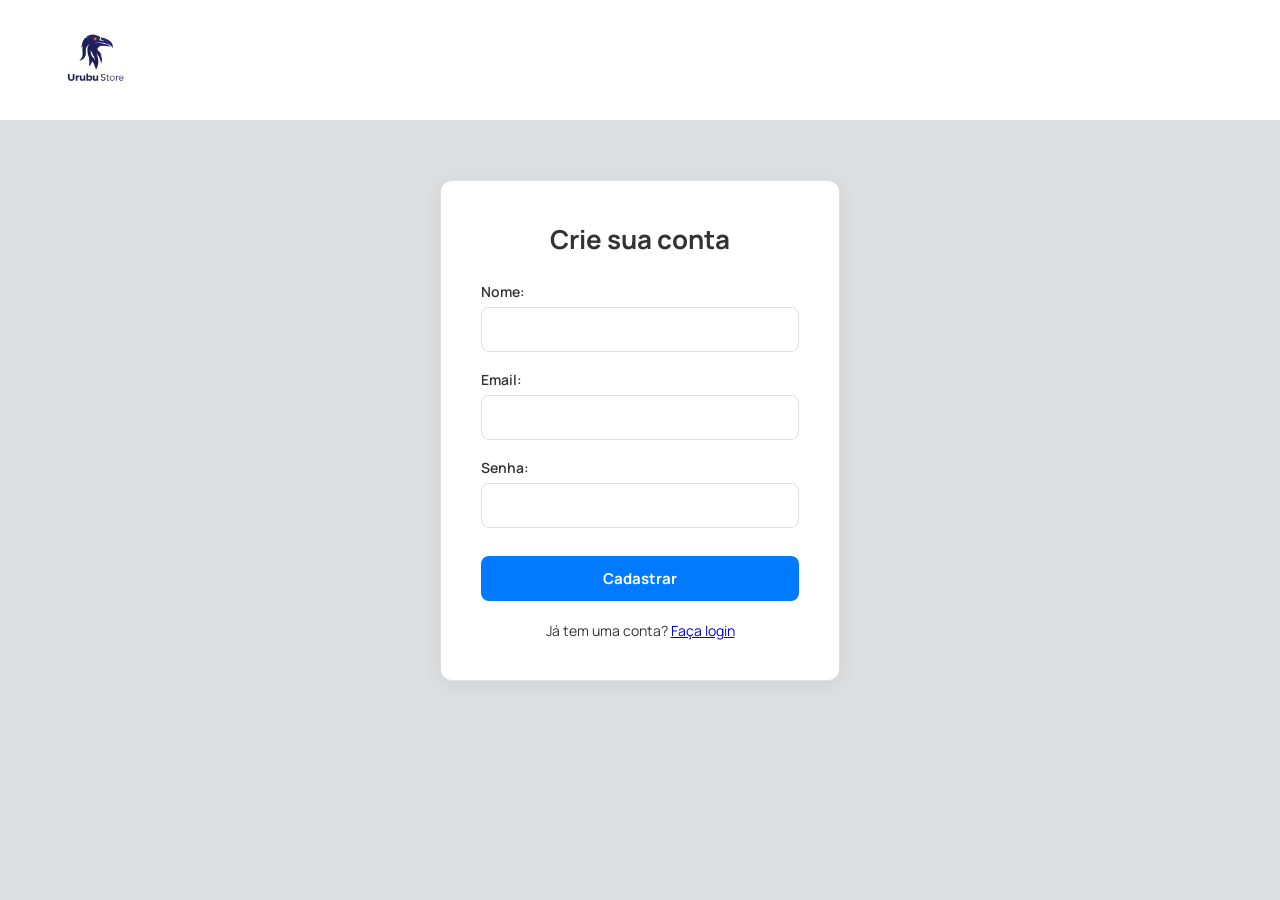
==== cadastro.html @ 2401f00b "🎉 initial commit" ====
<!DOCTYPE html>
<html lang="pt-br">
<head>
    <meta charset="UTF-8">
    <meta name="viewport" content="width=device-width, initial-scale=1.0">
    <title>Criar conta - Urubu Store</title>
    <link rel="stylesheet" href="style.css">
    <link rel="stylesheet" href="https://cdnjs.cloudflare.com/ajax/libs/font-awesome/6.5.1/css/all.min.css">
</head>
<body>

    <header>
        <nav class="main-nav">
            <div class="container">
                <a href="index.html"><img src="img/20251007_230948974_iOS.png" alt="Urubu Store" class="logo"></a>
            </div>
        </nav>
    </header>

    <main class="auth-page">
        <div class="auth-card">
            <h2>Crie sua conta</h2>
            <form id="form-cadastro">
                <div class="form-group">
                    <label for="nome">Nome:</label>
                    <input type="text" id="nome" name="nome" required>
                </div>
                <div class="form-group">
                    <label for="email">Email:</label>
                    <input type="email" id="email" name="email" required>
                </div>
                <div class="form-group">
                    <label for="senha">Senha:</label>
                    <input type="password" id="senha" name="senha" required>
                </div>
                <button type="submit">Cadastrar</button>
            </form>
            <p>Já tem uma conta? <a href="login.html">Faça login</a></p>
        </div>
    </main>

    <script src="auth.js"></script>
</body>
</html>
---- style.css ----
@import url('https://fonts.googleapis.com/css2?family=Manrope:wght@400;500;700;800&display=swap');

:root {
    --primary-color: #007bff;
    --secondary-color: #f0f8ff;
    --text-color: #333;
    --light-gray: #f4f4f4;
    --border-color: #e0e0e0;
    --discount-color: #e44d26;
}

* {
    margin: 0;
    padding: 0;
    box-sizing: border-box;
    font-family: 'Manrope', sans-serif;
}

body {
    background-color: #dcdfe1;
    color: var(--text-color);
}

.container {
    max-width: 1200px;
    margin: 0 auto;
    padding: 0 15px;
}

header {
    background-color: #fff;
}

.top-bar {
    background-color: var(--secondary-color);
    padding: 8px 0;
    font-size: 12px;
}
.top-bar .container {
    display: flex;
    justify-content: space-between;
    align-items: center;
}
.top-bar-links span {
    margin-left: 20px;
}
.top-bar i {
    margin-right: 5px;
    color: var(--primary-color);
}

.main-nav .container {
    display: flex;
    align-items: center;
    justify-content: space-between;
    padding-top: 20px;
    padding-bottom: 20px;
}
.logo {
    height: 80px;
    width: auto;
}
.search-bar {
    display: flex;
    width: 50%;
    border: 1px solid var(--border-color);
    border-radius: 8px;
}
.search-bar input {
    flex-grow: 1;
    border: none;
    padding: 12px;
    font-size: 14px;
    border-radius: 8px 0 0 8px;
}
.search-bar button {
    border: none;
    background-color: var(--primary-color);
    color: white;
    padding: 0 20px;
    cursor: pointer;
    border-radius: 0 8px 8px 0;
}
.user-actions a {
    text-decoration: none;
    color: var(--text-color);
    margin-left: 25px;
    font-size: 14px;
    transition: color 0.25s ease, transform 0.25s ease;
    display: inline-block;
}
.user-actions a:hover {
    color: #007bff;
    transform: translateY(-2px);
}
.user-actions i {
    margin-right: 8px;
}

.category-nav {
    border-top: 1px solid var(--border-color);
    border-bottom: 1px solid var(--border-color);
}
.category-nav .container {
    display: flex;
    justify-content: space-between;
    padding: 15px 0;
}
.category-nav a {
    text-decoration: none;
    color: #333;
    font-size: 14px;
    font-weight: 500;
    border-bottom: 2px solid transparent;
    padding-bottom: 4px;
    transition: color 0.3s ease, border-bottom-color 0.3s ease;
}
.category-nav a:hover {
    color: #007bff;
    border-bottom-color: #007bff;
}

main {
    padding-top: 30px;
}

.hero {
    position: relative;
    height: 350px;
    overflow: hidden;
    background-color: #2a3a5b;
    border-radius: 8px;
    color: #ffffff;
}

.hero h1 {
    font-size: 48px;
    font-weight: 800;
}
.hero h2 {
    font-size: 28px;
    font-weight: 700;
    margin-top: 10px;
}
.hero p {
    font-size: 16px;
}

.hero-slide {
    position: absolute;
    top: 0;
    left: 0;
    width: 100%;
    height: 100%;

    display: flex;
    align-items: center;
    padding: 0 40px;
    box-sizing: border-box;

    opacity: 0;
    visibility: hidden;
    transition: opacity 0.6s ease-in-out;

    background-repeat: no-repeat;
    background-position: 80% center;
    background-size: auto 45%;
}

.hero-slide.active {
    opacity: 1;
    visibility: visible;
}

.hero-slide .hero-content {
    max-width: 50%;
}

#slide-relogio {
    background-image: url('img/relogio.png');
    background-size: auto 80%;
    background-position: 85% center;
}

#slide-celular {
    background-image: url('img/galaxy s22.png');
    background-size: auto 90%;
    background-position: 85% center;
}

#slide-fones {
    background-image: url('img/fone.png');
    background-size: auto 65%;
    background-position: 85% center;
}

.hero-indicators {
    position: absolute;
    bottom: 20px;
    left: 40px;
    display: flex;
    gap: 8px;
    z-index: 10;
}

.indicator {
    width: 8px;
    height: 8px;
    background-color: rgba(255, 255, 255, 0.5);
    border-radius: 50%;
    cursor: pointer;
    transition: background-color 0.3s ease;
}

.indicator.active {
    width: 20px;
    border-radius: 5px;
    background-color: #ffffff;
}

.section-header {
    display: flex;
    justify-content: space-between;
    align-items: center;
    margin-top: 40px;
    margin-bottom: 20px;
}
.section-header h2 {
    font-size: 24px;
}
.view-all {
    text-decoration: none;
    color: var(--primary-color);
    font-weight: 500;
    display: inline-flex;
    align-items: center;
    gap: 5px;
    transition: color 0.3s ease;
}
.view-all i {
    transition: transform 0.3s ease;
}
.view-all:hover {
    color: #007bff;
}
.view-all:hover i {
    transform: translateX(5px);
}

.product-grid {
    display: grid;
    grid-template-columns: repeat(auto-fill, minmax(200px, 1fr));
    gap: 20px;
}

.product-card {
    background-color: #f8f9fa;
    border: 1px solid #e0e0e0;
    border-radius: 8px;
    padding: 20px;
    text-align: left;
    position: relative;
    overflow: hidden;
    cursor: pointer;
    transition: transform 0.3s ease-in-out, box-shadow 0.3s ease-in-out, border-color 0.3s ease;
}
.product-card:hover {
    border-color: #007bff;
    box-shadow: 0 6px 20px rgba(0, 0, 0, 0.12);
    transform: translateY(-5px) scale(1.03);
}
.product-card img {
    max-width: 100%;
    height: 180px;
    object-fit: contain;
    margin-bottom: 20px;
}
.discount-badge {
    position: absolute;
    top: 15px;
    right: 15px;
    left: auto;
    background-color: #00b5e2;
    color: white;
    padding: 4px 10px;
    border-radius: 15px;
    font-size: 12px;
    font-weight: 700;
}

.category-grid {
    display: flex;
    justify-content: space-around;
    flex-wrap: wrap;
    gap: 20px;
    margin-bottom: 50px;
}

.category-item {
    text-align: center;
    transition: transform 0.25s ease-in-out;
    cursor: pointer;
}
.category-item:hover {
    transform: scale(1.1) translateY(-5px);
}
.category-icon {
    width: 100px;
    height: 100px;
    background-color: #fff;
    border: 1px solid var(--border-color);
    border-radius: 50%;
    display: flex;
    justify-content: center;
    align-items: center;
    margin-bottom: 10px;
}
.category-icon img {
    width: 80%;
    height: 80%;
    border-radius: 50%;
}

.product-title {
    font-size: 16px;
    font-weight: 600;
    color: #333;
    margin-bottom: 15px;
    min-height: 48px;
}

.product-pricing {
    display: flex;
    align-items: baseline;
    gap: 8px;
    margin-bottom: 8px;
}

.current-price {
    font-size: 20px;
    font-weight: 800;
    color: #212529;
}

.original-price {
    font-size: 14px;
    color: #6c757d;
    text-decoration: line-through;
}

.product-savings {
    color: #28a745;
    font-size: 15px;
    font-weight: 700;
}

.auth-page {
    display: flex;
    justify-content: center;
    padding: 60px 15px;
}

.auth-card {
    background-color: #fff;
    border: 1px solid var(--border-color);
    border-radius: 12px;
    padding: 40px;
    width: 100%;
    max-width: 400px;
    box-shadow: 0 4px 20px rgba(0, 0, 0, 0.06);
    text-align: center;
}

.auth-card h2 {
    font-size: 26px;
    margin-bottom: 25px;
}

.auth-card form {
    text-align: left;
}

.auth-card .form-group {
    margin-bottom: 18px;
}

.auth-card label {
    display: block;
    font-size: 14px;
    font-weight: 600;
    margin-bottom: 6px;
}

.auth-card input {
    width: 100%;
    padding: 12px;
    border: 1px solid var(--border-color);
    border-radius: 8px;
    font-size: 14px;
}

.auth-card input:focus {
    outline: none;
    border-color: var(--primary-color);
}

.auth-card button {
    width: 100%;
    border: none;
    background-color: var(--primary-color);
    color: white;
    padding: 12px;
    border-radius: 8px;
    font-size: 15px;
    font-weight: 700;
    cursor: pointer;
    margin-top: 10px;
    transition: background-color 0.2s ease;
}

.auth-card button:hover {
    background-color: #0069d9;
}

.auth-card p {
    margin-top: 20px;
    font-size: 14px;
}

.auth-card .form-error {
    background-color: #fdecea;
    color: #c0392b;
    padding: 10px 14px;
    border-radius: 8px;
    font-size: 13px;
    margin-bottom: 16px;
}

.perfil-actions {
    display: inline-block;
    margin-top: 10px;
    color: var(--primary-color);
    font-weight: 600;
    text-decoration: none;
}

.products-page {
    padding-top: 40px;
    padding-bottom: 60px;
}

.brand-filters {
    display: flex;
    flex-wrap: wrap;
    gap: 10px;
    margin-bottom: 25px;
}

.brand-filter-btn {
    border: 1px solid var(--border-color);
    background-color: #fff;
    color: var(--text-color);
    padding: 8px 18px;
    border-radius: 20px;
    font-size: 13px;
    font-weight: 600;
    cursor: pointer;
    transition: background-color 0.2s ease, color 0.2s ease, border-color 0.2s ease;
}
.brand-filter-btn:hover {
    border-color: var(--primary-color);
    color: var(--primary-color);
}
.brand-filter-btn.active {
    background-color: var(--primary-color);
    border-color: var(--primary-color);
    color: #fff;
}

.product-image-placeholder {
    height: 180px;
    display: flex;
    align-items: center;
    justify-content: center;
    margin-bottom: 20px;
    background-color: var(--secondary-color);
    border-radius: 8px;
    font-size: 48px;
    color: var(--primary-color);
}

.category-grid-full {
    justify-content: flex-start;
}
.category-grid-full .category-item {
    text-decoration: none;
    color: var(--text-color);
    width: 110px;
}
.category-icon-placeholder {
    font-size: 32px;
    color: var(--primary-color);
}

.cart-page {
    padding-top: 40px;
    padding-bottom: 60px;
}
.cart-page h2 {
    font-size: 28px;
    margin-bottom: 30px;
}

.cart-empty {
    display: none;
    text-align: center;
    background-color: #fff;
    border: 1px solid var(--border-color);
    border-radius: 12px;
    padding: 60px 20px;
}
.cart-empty p {
    font-size: 16px;
    margin-bottom: 16px;
    color: #6c757d;
}
.cart-continue-link {
    display: inline-block;
    background-color: var(--primary-color);
    color: #fff;
    text-decoration: none;
    padding: 10px 24px;
    border-radius: 8px;
    font-weight: 700;
}

.cart-layout {
    display: flex;
    gap: 30px;
    align-items: flex-start;
    flex-wrap: wrap;
}

.cart-items {
    flex: 2;
    min-width: 300px;
    display: flex;
    flex-direction: column;
    gap: 15px;
}

.cart-item {
    display: flex;
    align-items: center;
    gap: 15px;
    background-color: #fff;
    border: 1px solid var(--border-color);
    border-radius: 10px;
    padding: 15px;
    transition: opacity 0.2s ease, transform 0.2s ease;
}
.cart-item.removing {
    opacity: 0;
    transform: translateX(20px);
}

.cart-item-img {
    width: 70px;
    height: 70px;
    object-fit: contain;
    flex-shrink: 0;
}

.cart-item-info {
    flex: 1;
    min-width: 120px;
}
.cart-item-name {
    font-weight: 600;
    font-size: 14px;
    margin-bottom: 4px;
}
.cart-item-price {
    font-size: 13px;
    color: #6c757d;
}

.cart-item-qty {
    display: flex;
    align-items: center;
    gap: 10px;
}
.qty-btn {
    width: 28px;
    height: 28px;
    border: 1px solid var(--border-color);
    background-color: #fff;
    border-radius: 6px;
    font-size: 16px;
    font-weight: 700;
    color: var(--primary-color);
    cursor: pointer;
    transition: background-color 0.2s ease;
}
.qty-btn:hover {
    background-color: var(--secondary-color);
}
.qty-value {
    min-width: 18px;
    text-align: center;
    font-weight: 700;
}

.cart-item-total {
    font-weight: 800;
    min-width: 90px;
    text-align: right;
}

.cart-item-remove {
    border: none;
    background: none;
    color: #dc3545;
    font-size: 16px;
    cursor: pointer;
    padding: 8px;
    transition: transform 0.15s ease;
}
.cart-item-remove:hover {
    transform: scale(1.15);
}

.cart-summary {
    flex: 1;
    min-width: 260px;
    background-color: #fff;
    border: 1px solid var(--border-color);
    border-radius: 12px;
    padding: 25px;
    position: sticky;
    top: 20px;
}
.cart-summary h3 {
    font-size: 18px;
    margin-bottom: 20px;
}
.cart-summary-row {
    display: flex;
    justify-content: space-between;
    font-size: 15px;
    margin-bottom: 20px;
    font-weight: 700;
}
.cart-checkout-btn {
    width: 100%;
    border: none;
    background-color: var(--primary-color);
    color: #fff;
    padding: 14px;
    border-radius: 8px;
    font-size: 15px;
    font-weight: 700;
    cursor: pointer;
    transition: background-color 0.2s ease;
}
.cart-checkout-btn:hover {
    background-color: #0069d9;
}

.add-to-cart-btn {
    width: 100%;
    margin-top: 12px;
    border: 1px solid var(--primary-color);
    background-color: #fff;
    color: var(--primary-color);
    padding: 10px;
    border-radius: 8px;
    font-size: 13px;
    font-weight: 700;
    cursor: pointer;
    display: flex;
    align-items: center;
    justify-content: center;
    gap: 8px;
    transition: background-color 0.2s ease, color 0.2s ease, transform 0.15s ease;
}
.add-to-cart-btn:hover {
    background-color: var(--primary-color);
    color: #fff;
}
.add-to-cart-btn:active {
    transform: scale(0.96);
}
.add-to-cart-btn.added {
    background-color: #28a745;
    border-color: #28a745;
    color: #fff;
}

#cart-link {
    position: relative;
}
.cart-badge {
    position: absolute;
    top: -8px;
    right: -12px;
    background-color: var(--discount-color);
    color: #fff;
    font-size: 11px;
    font-weight: 700;
    width: 18px;
    height: 18px;
    border-radius: 50%;
    display: none;
    align-items: center;
    justify-content: center;
    line-height: 1;
}
.cart-badge.visible {
    display: flex;
}
#cart-link.bump {
    animation: cart-bump 0.4s ease;
}
@keyframes cart-bump {
    0%   { transform: scale(1); }
    30%  { transform: scale(1.3); }
    60%  { transform: scale(0.9); }
    100% { transform: scale(1); }
}

.cart-toast {
    position: fixed;
    bottom: 30px;
    right: 30px;
    background-color: #2a3a5b;
    color: #fff;
    padding: 14px 20px;
    border-radius: 8px;
    font-size: 14px;
    max-width: 280px;
    box-shadow: 0 4px 20px rgba(0, 0, 0, 0.2);
    opacity: 0;
    transform: translateY(20px);
    transition: opacity 0.3s ease, transform 0.3s ease;
    pointer-events: none;
    z-index: 1000;
}
.cart-toast.show {
    opacity: 1;
    transform: translateY(0);
}

.main-nav .logo {
    transition: transform 0.3s ease-in-out, box-shadow 0.3s ease-in-out;
    cursor: pointer;
    display: block;
}
.main-nav .logo:hover {
    transform: translateY(-3px) scale(1.02);
    box-shadow: 0 5px 15px rgba(0, 0, 0, 0.15);
}

.site-footer {
    background-color: #2a3a5b;
    color: #cccccc;
    padding-top: 40px;
    font-size: 14px;
}

.footer-content {
    display: flex;
    justify-content: space-between;
    flex-wrap: wrap;
    gap: 30px;
    padding-bottom: 30px;
    border-bottom: 1px solid #4a5a7b;
}

.footer-column {
    flex: 1;
    min-width: 220px;
}

.footer-column h4 {
    color: #ffffff;
    font-size: 18px;
    margin-bottom: 20px;
    position: relative;
}

.footer-column h4::after {
    content: '';
    display: block;
    width: 40px;
    height: 2px;
    background-color: #007bff;
    margin-top: 8px;
}

.footer-column ul {
    list-style: none;
    padding: 0;
    margin: 0;
}

.footer-column ul li {
    margin-bottom: 12px;
}

.footer-column ul li a {
    color: #cccccc;
    text-decoration: none;
    transition: color 0.3s ease;
}

.footer-column ul li a:hover {
    color: #ffffff;
    text-decoration: underline;
}

.social-links {
    display: flex;
    gap: 20px;
    margin-top: 15px;
}

.social-links a {
    color: #cccccc;
    font-size: 24px;
    transition: color 0.3s ease;
}

.social-links a:hover {
    color: #ffffff;
}

.footer-bottom {
    display: flex;
    justify-content: space-between;
    align-items: center;
    flex-wrap: wrap;
    padding: 20px 0;
    gap: 15px;
}

.payment-icons {
    display: flex;
    align-items: center;
    gap: 12px;
}

.payment-icons i {
    font-size: 28px;
    color: #ffffff;
}
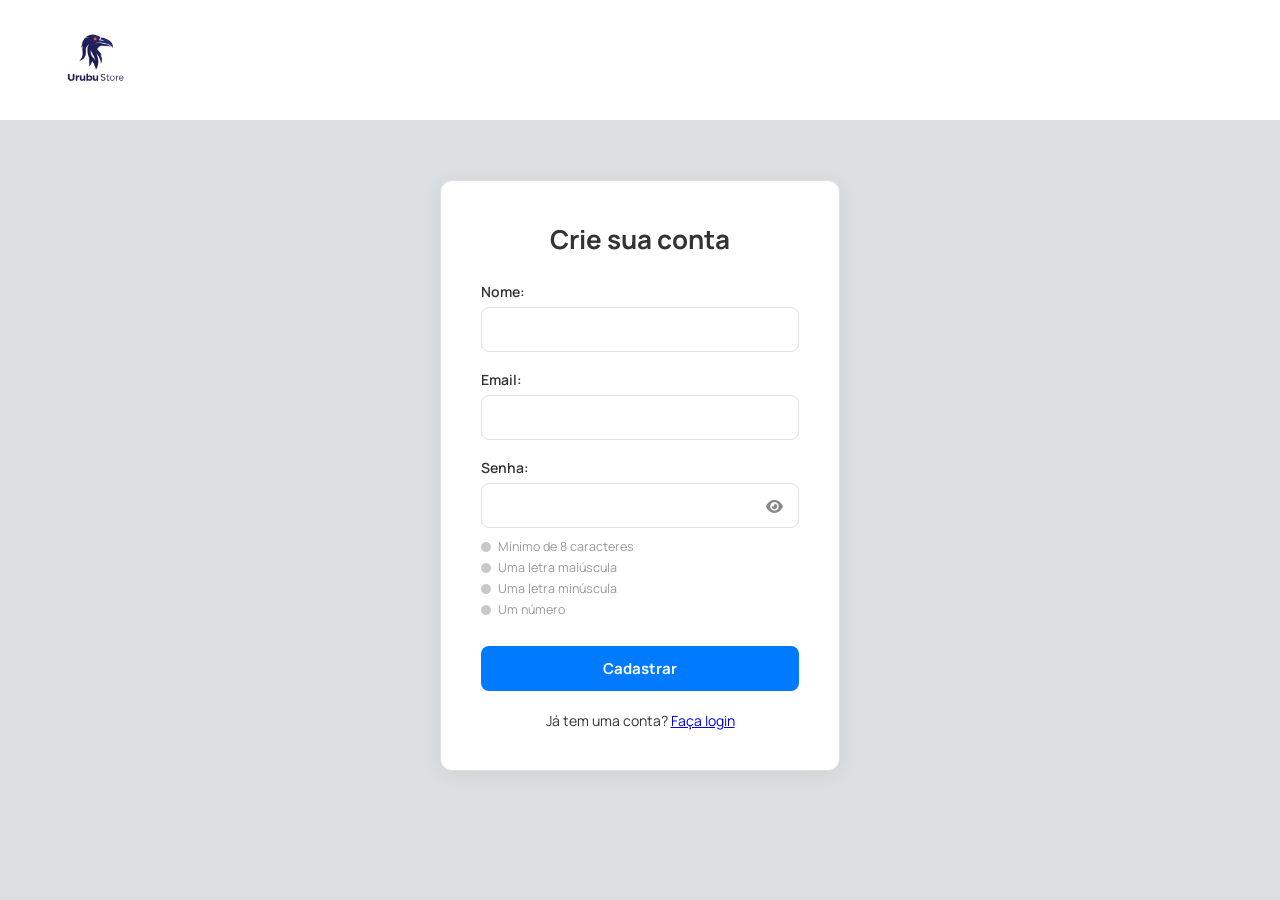
==== commit 9314d1ba: "feat: adding password validation and option to show/hide the password" ====
--- a/cadastro.html
+++ b/cadastro.html
@@ -12,7 +12,7 @@
     <header>
         <nav class="main-nav">
             <div class="container">
-                <a href="index.html"><img src="img/20251007_230948974_iOS.png" alt="Urubu Store" class="logo"></a>
+                <a href="index.html"><img src="img/store_profile.png" alt="Urubu Store" class="logo"></a>
             </div>
         </nav>
     </header>
@@ -31,7 +31,18 @@
                 </div>
                 <div class="form-group">
                     <label for="senha">Senha:</label>
-                    <input type="password" id="senha" name="senha" required>
+                    <div class="password-field">
+                        <input type="password" id="senha" name="senha" required minlength="8">
+                        <button type="button" class="password-toggle" data-target="senha" aria-label="Mostrar senha">
+                            <i class="fa-solid fa-eye"></i>
+                        </button>
+                    </div>
+                    <ul class="password-requirements" id="password-requirements">
+                        <li data-rule="length"><i class="fa-solid fa-circle"></i> Mínimo de 8 caracteres</li>
+                        <li data-rule="uppercase"><i class="fa-solid fa-circle"></i> Uma letra maiúscula</li>
+                        <li data-rule="lowercase"><i class="fa-solid fa-circle"></i> Uma letra minúscula</li>
+                        <li data-rule="number"><i class="fa-solid fa-circle"></i> Um número</li>
+                    </ul>
                 </div>
                 <button type="submit">Cadastrar</button>
             </form>
@@ -41,4 +52,4 @@
 
     <script src="auth.js"></script>
 </body>
-</html>
+</html>
--- a/style.css
+++ b/style.css
@@ -1,4 +1,3 @@
-
 @import url('https://fonts.googleapis.com/css2?family=Manrope:wght@400;500;700;800&display=swap');
 
 :root {
@@ -178,19 +177,19 @@
 }
 
 #slide-relogio {
-    background-image: url('img/relogio.png');
+    background-image: url('img/clock.png');
     background-size: auto 80%;
     background-position: 85% center;
 }
 
 #slide-celular {
-    background-image: url('img/galaxy s22.png');
+    background-image: url('img/galaxy-s22.png');
     background-size: auto 90%;
     background-position: 85% center;
 }
 
 #slide-fones {
-    background-image: url('img/fone.png');
+    background-image: url('img/headphones.png');
     background-size: auto 65%;
     background-position: 85% center;
 }
@@ -253,18 +252,17 @@
     grid-template-columns: repeat(auto-fill, minmax(200px, 1fr));
     gap: 20px;
 }
-
 .product-card {
     background-color: #f8f9fa;
     border: 1px solid #e0e0e0;
     border-radius: 8px;
-    padding: 20px;
-    text-align: left;
+    padding: 45px 20px 20px;
     position: relative;
     overflow: hidden;
     cursor: pointer;
     transition: transform 0.3s ease-in-out, box-shadow 0.3s ease-in-out, border-color 0.3s ease;
 }
+
 .product-card:hover {
     border-color: #007bff;
     box-shadow: 0 6px 20px rgba(0, 0, 0, 0.12);
@@ -276,9 +274,17 @@
     object-fit: contain;
     margin-bottom: 20px;
 }
+.no-results {
+    grid-column: 1 / -1;
+    text-align: center;
+    color: var(--text-color);
+    padding: 40px 0;
+    font-size: 16px;
+}
+
 .discount-badge {
     position: absolute;
-    top: 15px;
+    top: 12px;
     right: 15px;
     left: auto;
     background-color: #00b5e2;
@@ -437,6 +443,64 @@
     margin-bottom: 16px;
 }
 
+.password-field {
+    position: relative;
+}
+
+.password-field input {
+    padding-right: 42px;
+}
+
+.auth-card .password-toggle {
+    position: absolute;
+    top: 50%;
+    right: 8px;
+    transform: translateY(-50%);
+    width: auto;
+    background: none;
+    border: none;
+    margin-top: 0;
+    padding: 6px 8px;
+    color: #888;
+    cursor: pointer;
+    font-size: 15px;
+    line-height: 1;
+}
+
+.auth-card .password-toggle:hover {
+    background: none;
+    color: var(--primary-color);
+}
+
+.password-requirements {
+    list-style: none;
+    margin: 10px 0 0;
+    padding: 0;
+}
+
+.password-requirements li {
+    display: flex;
+    align-items: center;
+    gap: 7px;
+    font-size: 12.5px;
+    color: #999;
+    margin-bottom: 4px;
+    transition: color 0.2s ease;
+}
+
+.password-requirements li i {
+    font-size: 10px;
+    color: #c9c9c9;
+}
+
+.password-requirements li.valid {
+    color: #28a745;
+}
+
+.password-requirements li.valid i {
+    color: #28a745;
+}
+
 .perfil-actions {
     display: inline-block;
     margin-top: 10px;
@@ -855,3 +919,111 @@
     font-size: 28px;
     color: #ffffff;
 }
+
+.product-detail-page {
+    padding-top: 40px;
+    padding-bottom: 60px;
+}
+
+.back-link {
+    display: inline-flex;
+    align-items: center;
+    gap: 8px;
+    color: var(--primary-color);
+    text-decoration: none;
+    font-weight: 600;
+    font-size: 14px;
+    margin-bottom: 25px;
+    transition: transform 0.2s ease;
+}
+.back-link:hover {
+    text-decoration: underline;
+    transform: translateX(-3px);
+}
+
+.product-detail-grid {
+    display: flex;
+    gap: 40px;
+    flex-wrap: wrap;
+    background-color: #fff;
+    border: 1px solid var(--border-color);
+    border-radius: 12px;
+    padding: 40px;
+}
+
+.product-detail-image-container {
+    position: relative;
+    flex: 1;
+    min-width: 280px;
+    display: flex;
+    align-items: center;
+    justify-content: center;
+    background-color: var(--secondary-color);
+    border-radius: 8px;
+    padding: 30px;
+}
+.product-detail-image {
+    max-width: 100%;
+    height: 320px;
+    object-fit: contain;
+}
+
+.product-detail-info {
+    flex: 1;
+    min-width: 280px;
+    display: flex;
+    flex-direction: column;
+}
+.product-detail-brand {
+    color: var(--primary-color);
+    font-weight: 700;
+    font-size: 13px;
+    text-transform: uppercase;
+    letter-spacing: 0.5px;
+    margin-bottom: 8px;
+}
+.product-detail-title {
+    font-size: 28px;
+    font-weight: 800;
+    color: #212529;
+    margin-bottom: 20px;
+    line-height: 1.3;
+}
+.product-detail-info .current-price {
+    font-size: 32px;
+}
+.product-detail-info .original-price {
+    font-size: 16px;
+}
+.product-detail-info .product-savings {
+    font-size: 16px;
+    margin-bottom: 20px;
+}
+.product-detail-description {
+    font-size: 15px;
+    color: var(--text-color);
+    line-height: 1.6;
+    margin-bottom: 10px;
+}
+.product-detail-info .add-to-cart-btn {
+    max-width: 320px;
+    margin-top: 20px;
+}
+
+.product-not-found {
+    text-align: center;
+    background-color: #fff;
+    border: 1px solid var(--border-color);
+    border-radius: 12px;
+    padding: 60px 20px;
+}
+.product-not-found p {
+    font-size: 16px;
+    color: #6c757d;
+    margin-bottom: 20px;
+}
+.product-not-found .add-to-cart-btn {
+    display: inline-flex;
+    width: auto;
+    padding: 10px 24px;
+}
